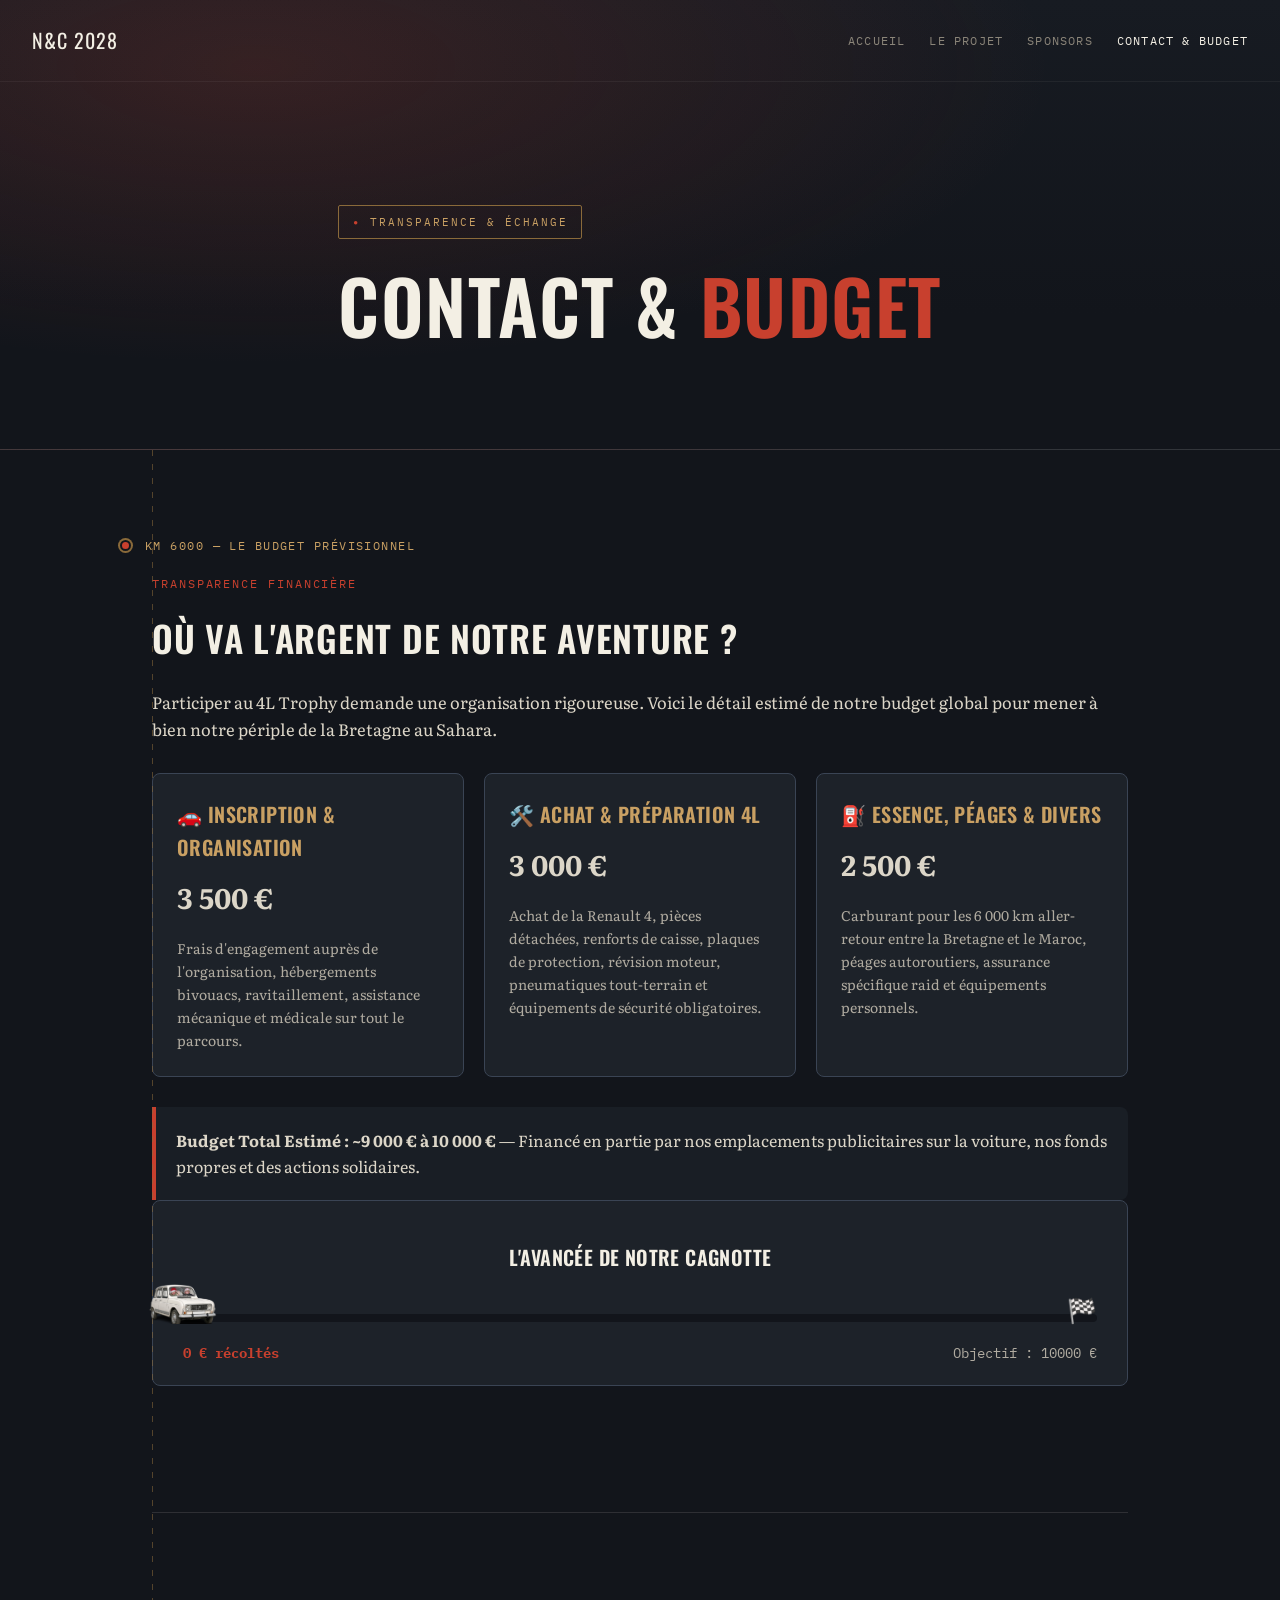
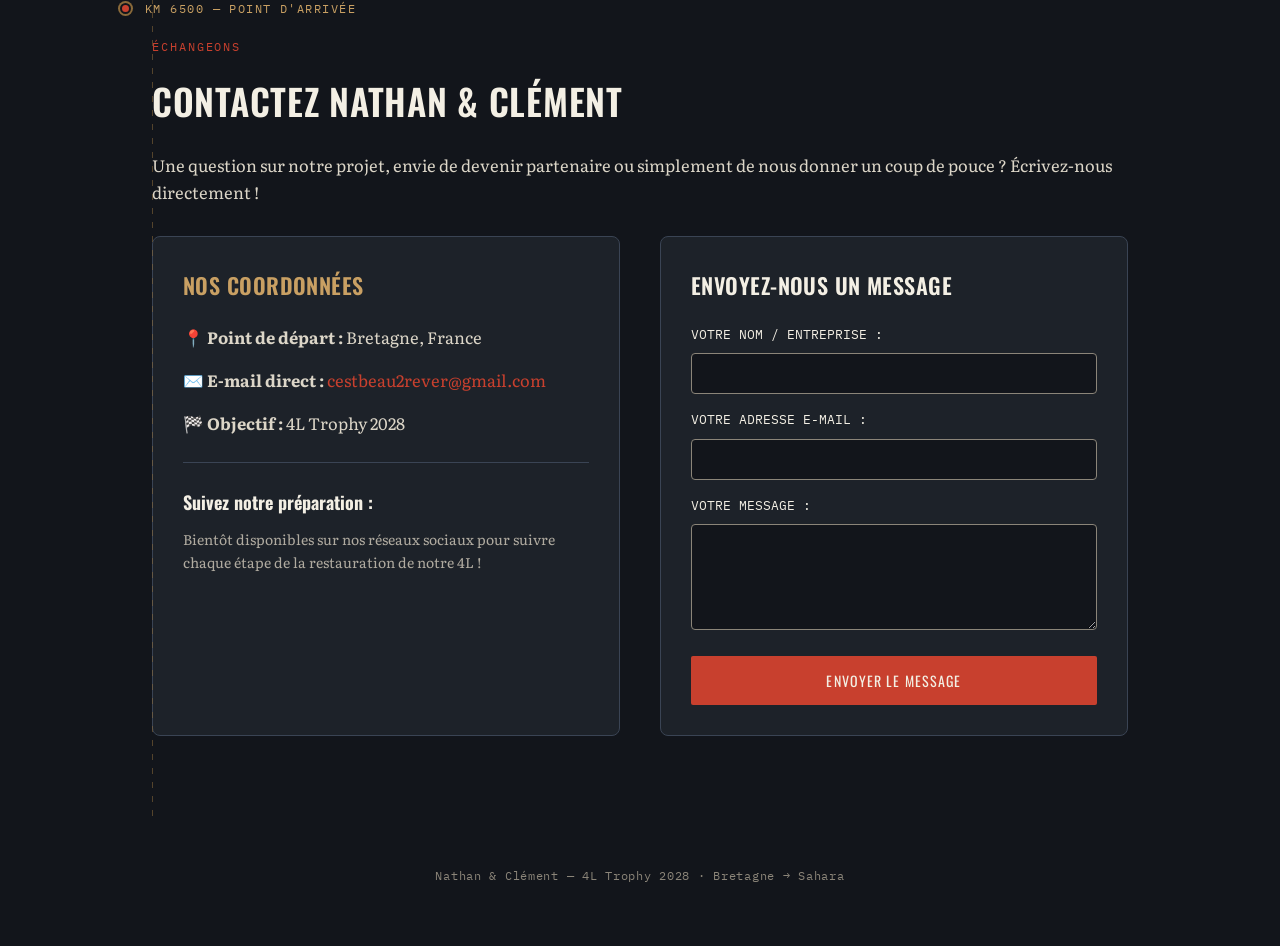
==== contact.html @ 18cb1c8a "Add files via upload" ====
<!DOCTYPE html>
<html lang="fr">
<head>
  <meta charset="UTF-8">
  <meta name="viewport" content="width=device-width, initial-scale=1.0">
  <title>Contact & Budget — N&C 4L Trophy 2028</title>
  <link rel="preconnect" href="https://fonts.googleapis.com">
  <link rel="preconnect" href="https://fonts.gstatic.com" crossorigin>
  <link href="https://fonts.googleapis.com/css2?family=Oswald:wght@400;500;600;700&family=Literata:ital,wght@0,400;0,500;0,600;1,400&family=IBM+Plex+Mono:wght@400;500;600&display=swap" rel="stylesheet">
  <link rel="stylesheet" href="style.css">
</head>
<body>

<nav class="navbar">
  <div class="nav-brand">N&C 2028</div>
  <div class="nav-links">
    <a href="index.html">Accueil</a>
    <a href="projet.html">Le Projet</a>
    <a href="sponsors.html">Sponsors</a>
    <a href="contact.html" class="active">Contact & Budget</a>
  </div>
</nav>

<header class="hero small">
  <div class="hero-content">
    <span class="stamp">Transparence & Échange</span>
    <h1>Contact & <span class="accent">Budget</span></h1>
  </div>
</header>

<div class="route-wrap">
  
  <!-- 1. SECTION BUDGET PRÉVISIONNEL -->
  <section id="budget">
    <div class="km"><span class="km-dot"></span><span class="km-label">Km 6000 — Le Budget Prévisionnel</span></div>
    <div class="section-inner" style="max-width:100%;">
      <p class="eyebrow">Transparence financière</p>
      <h2 class="title">Où va l'argent de notre aventure ?</h2>
      <p>Participer au 4L Trophy demande une organisation rigoureuse. Voici le détail estimé de notre budget global pour mener à bien notre périple de la Bretagne au Sahara.</p>
      


      <div style="display: grid; grid-template-columns: repeat(auto-fit, minmax(280px, 1fr)); gap: 20px; margin-top: 30px;">
        
        <!-- Carte 1 : Inscription -->
        <div style="background: #1d2229; border: 1px solid #3a4454; border-radius: 8px; padding: 24px;">
          <h3 style="font-family: 'Oswald', sans-serif; font-size: 20px; color: #c9a063; margin-bottom: 10px;">🚗 Inscription & Organisation</h3>
          <p style="font-size: 28px; font-weight: bold; margin-bottom: 10px;">3 500 €</p>
          <p style="color: #b0aba0; font-size: 14px;">Frais d'engagement auprès de l'organisation, hébergements bivouacs, ravitaillement, assistance mécanique et médicale sur tout le parcours.</p>
        </div>

        <!-- Carte 2 : Véhicule -->
        <div style="background: #1d2229; border: 1px solid #3a4454; border-radius: 8px; padding: 24px;">
          <h3 style="font-family: 'Oswald', sans-serif; font-size: 20px; color: #c9a063; margin-bottom: 10px;">🛠️ Achat & Préparation 4L</h3>
          <p style="font-size: 28px; font-weight: bold; margin-bottom: 10px;">3 000 €</p>
          <p style="color: #b0aba0; font-size: 14px;">Achat de la Renault 4, pièces détachées, renforts de caisse, plaques de protection, révision moteur, pneumatiques tout-terrain et équipements de sécurité obligatoires.</p>
        </div>

        <!-- Carte 3 : Frais de route -->
        <div style="background: #1d2229; border: 1px solid #3a4454; border-radius: 8px; padding: 24px;">
          <h3 style="font-family: 'Oswald', sans-serif; font-size: 20px; color: #c9a063; margin-bottom: 10px;">⛽ Essence, Péages & Divers</h3>
          <p style="font-size: 28px; font-weight: bold; margin-bottom: 10px;">2 500 €</p>
          <p style="color: #b0aba0; font-size: 14px;">Carburant pour les 6 000 km aller-retour entre la Bretagne et le Maroc, péages autoroutiers, assurance spécifique raid et équipements personnels.</p>
        </div>

      </div>

      <div style="background: #191e25; border-left: 4px solid #c8402e; padding: 20px; margin-top: 30px; border-radius: 0 8px 8px 0;">
        <p style="font-size: 16px; margin: 0;"><strong>Budget Total Estimé : ~9 000 € à 10 000 €</strong> — Financé en partie par nos emplacements publicitaires sur la voiture, nos fonds propres et des actions solidaires.</p>
      </div>



<!-- BARRE DE PROGRESSION BUDGET -->
      <div style="background: #1d2229; border: 1px solid #3a4454; border-radius: 8px; padding: 40px 30px 20px 30px; margin-bottom: 40px; text-align: center;">
        <h3 style="font-family: 'Oswald', sans-serif; font-size: 20px; text-transform: uppercase; margin-bottom: 40px; color: #f3efe4;">L'avancée de notre cagnotte</h3>
        
        <!-- La route / jauge -->
        <div style="position: relative; width: 100%; height: 8px; background: #12151b; border-radius: 4px; margin-bottom: 20px;">
          
          <!-- Le remplissage rouge -->
          <div id="progress-fill" style="position: absolute; top: 0; left: 0; height: 100%; background: #c8402e; border-radius: 4px; width: 0%; transition: width 1.5s ease-in-out;"></div>
          
          <!-- Ta petite voiture dessinée -->
          <div id="progress-car" style="position: absolute; top: -30px; left: 0%; transform: translateX(-50%); transition: left 1.5s ease-in-out;">
            <!-- C'est ici que tu mettras le nom de ton futur dessin ! -->
            <img src="voiture-dessin.png" alt="Notre 4L" style="height: 40px; display: block;">
          </div>
          
          <!-- Ligne d'arrivée (Drapeau) -->
          <div style="position: absolute; top: -25px; right: 0; font-size: 24px;">🏁</div>
        </div>

        <!-- Les montants -->
        <div style="display: flex; justify-content: space-between; font-family: 'IBM Plex Mono', monospace; font-size: 14px;">
          <span style="color: #c8402e; font-weight: bold;"><span id="montant-actuel">0</span> € récoltés</span>
          <span style="color: #b0aba0;">Objectif : <span id="montant-objectif">10000</span> €</span>
        </div>
      </div>

    </div>
  </section>

  <hr class="divider">

  <!-- 2. SECTION CONTACT -->
  <section id="contact">
    <div class="km"><span class="km-dot"></span><span class="km-label">Km 6500 — Point d'Arrivée</span></div>
    <div class="section-inner" style="max-width:100%;">
      <p class="eyebrow">Échangeons</p>
      <h2 class="title">Contactez Nathan & Clément</h2>
      <p>Une question sur notre projet, envie de devenir partenaire ou simplement de nous donner un coup de pouce ? Écrivez-nous directement !</p>
      
      <div style="display: grid; grid-template-columns: repeat(auto-fit, minmax(300px, 1fr)); gap: 40px; margin-top: 30px;">
        
        <!-- Coordonnées directes -->
        <div style="background: #1d2229; border: 1px solid #3a4454; border-radius: 8px; padding: 30px;">
          <h3 style="font-family: 'Oswald', sans-serif; font-size: 22px; text-transform: uppercase; margin-bottom: 20px; color: #c9a063;">Nos Coordonnées</h3>
          
          <p style="margin-bottom: 15px;"><strong>📍 Point de départ :</strong> Bretagne, France</p>
          <p style="margin-bottom: 15px;"><strong>✉️ E-mail direct :</strong> <a href="mailto:cestbeau2rever@gmail.com" style="color: #c8402e; text-decoration: none;">cestbeau2rever@gmail.com</a></p>
          <p style="margin-bottom: 15px;"><strong>🏁 Objectif :</strong> 4L Trophy 2028</p>

          <hr style="border: none; border-top: 1px solid #3a4454; margin: 25px 0;">

          <h4 style="font-family: 'Oswald', sans-serif; font-size: 18px; margin-bottom: 10px;">Suivez notre préparation :</h4>
          <p style="color: #b0aba0; font-size: 14px;">Bientôt disponibles sur nos réseaux sociaux pour suivre chaque étape de la restauration de notre 4L !</p>
        </div>

        <!-- Formulaire de contact direct -->
        <div style="background: #1d2229; border: 1px solid #3a4454; border-radius: 8px; padding: 30px;">
          <h3 style="font-family: 'Oswald', sans-serif; font-size: 22px; text-transform: uppercase; margin-bottom: 20px;">Envoyez-nous un message</h3>
          
          <form onsubmit="sendContactEmail(event)">
            <label style="display:block; margin-bottom:8px; font-family:'IBM Plex Mono'; font-size:13px; text-transform:uppercase;">Votre Nom / Entreprise :</label>
            <input type="text" id="contact-name" required style="width: 100%; padding: 12px; background: #12151b; color: #f3efe4; border: 1px solid #8b8579; border-radius: 4px; margin-bottom: 15px;">

            <label style="display:block; margin-bottom:8px; font-family:'IBM Plex Mono'; font-size:13px; text-transform:uppercase;">Votre Adresse E-mail :</label>
            <input type="email" id="contact-email" required style="width: 100%; padding: 12px; background: #12151b; color: #f3efe4; border: 1px solid #8b8579; border-radius: 4px; margin-bottom: 15px;">

            <label style="display:block; margin-bottom:8px; font-family:'IBM Plex Mono'; font-size:13px; text-transform:uppercase;">Votre Message :</label>
            <textarea id="contact-message" rows="4" required style="width: 100%; padding: 12px; background: #12151b; color: #f3efe4; border: 1px solid #8b8579; border-radius: 4px; margin-bottom: 20px; font-family: inherit;"></textarea>

            <button type="submit" class="btn primary" style="background: #c8402e; color: #f3efe4; padding: 14px 26px; border: none; text-transform: uppercase; font-family: 'Oswald'; cursor: pointer; border-radius: 2px; width: 100%;">Envoyer le message</button>
          </form>
        </div>

      </div>

    </div>
  </section>

</div>

<footer>Nathan & Clément — 4L Trophy 2028 · Bretagne → Sahara</footer>

<script>
  // Script spécifique pour le formulaire de contact
  function sendContactEmail(event) {
    // Empêche le rechargement de la page
    event.preventDefault();
    
    // Récupère les infos du formulaire
    const name = document.getElementById('contact-name').value;
    const email = document.getElementById('contact-email').value;
    const message = document.getElementById('contact-message').value;
    
    // Prépare l'e-mail mailto
    const emailTo = "cestbeau2rever@gmail.com";
    const subject = encodeURIComponent("Message de contact (Site 4L) - " + name);
    const body = encodeURIComponent(
      "Bonjour Nathan et Clément,\n\n" +
      "Vous avez reçu un nouveau message depuis le site web :\n\n" +
      "Nom / Entreprise : " + name + "\n" +
      "E-mail de contact : " + email + "\n\n" +
      "Message :\n" + message + "\n\n" +
      "Cordialement"
    );
    
    // Ouvre la boîte mail du client
    window.location.href = "mailto:" + emailTo + "?subject=" + subject + "&body=" + body;
  }
</script>

</body>
</html>
---- style.css ----
:root {
  --ink: #12151b;
  --ink-2: #1b2029;
  --card: #1d2229;
  --paper: #f3efe4;
  --sand: #c9a063;
  --sand-deep: #8a6a3a;
  --rally-red: #c8402e;
  --slate: #8b8579;
  --line: rgba(243, 239, 228, 0.12);
}

* { box-sizing: border-box; margin: 0; padding: 0; }
html { scroll-behavior: smooth; }
body {
  background: var(--ink);
  color: var(--paper);
  font-family: 'Literata', serif;
  line-height: 1.65;
  overflow-x: hidden;
}

h1, h2, h3, .display {
  font-family: 'Oswald', sans-serif;
  text-transform: uppercase;
  letter-spacing: 0.02em;
  font-weight: 600;
  color: var(--paper);
}

.mono { font-family: 'IBM Plex Mono', monospace; }
a { color: var(--sand); text-decoration: none; transition: 0.3s; }
a:hover { color: var(--paper); }
img { max-width: 100%; display: block; }

/* ---------- NAVIGATION ---------- */
.navbar {
  position: absolute;
  top: 0; left: 0; right: 0;
  padding: 24px 32px;
  display: flex;
  justify-content: space-between;
  align-items: center;
  z-index: 100;
  border-bottom: 1px solid rgba(255, 255, 255, 0.05);
}
.nav-brand {
  font-family: 'Oswald', sans-serif;
  font-size: 20px;
  color: var(--paper);
  letter-spacing: 0.05em;
}
.nav-links { display: flex; gap: 24px; }
.nav-links a {
  font-family: 'IBM Plex Mono', monospace;
  font-size: 12px;
  text-transform: uppercase;
  letter-spacing: 0.1em;
  color: var(--slate);
}
.nav-links a.active, .nav-links a:hover { color: var(--paper); }
@media(max-width: 600px) {
  .navbar { flex-direction: column; gap: 16px; padding: 16px; }
  .nav-links { flex-wrap: wrap; justify-content: center; }
}

/* ---------- LAYOUT & ROUTE SPINE ---------- */
.route-wrap { position: relative; max-width: 1040px; margin: 0 auto; padding: 0 32px; }
.route-wrap::before {
  content: ""; position: absolute; left: 32px; top: 0; bottom: 0; width: 1px;
  background: repeating-linear-gradient(to bottom, var(--sand-deep) 0 6px, transparent 6px 14px);
  opacity: 0.55;
}
@media(max-width: 720px) {
  .route-wrap::before { display: none; }
  .route-wrap { padding: 0 22px; }
}

.km { display: flex; align-items: center; gap: 14px; margin-left: -32px; margin-bottom: 18px; }
@media(max-width: 720px) { .km { margin-left: 0; } }
.km-dot {
  width: 11px; height: 11px; border-radius: 50%; background: var(--rally-red);
  border: 2px solid var(--ink); box-shadow: 0 0 0 2px var(--sand-deep); flex-shrink: 0;
}
.km-label {
  font-family: 'IBM Plex Mono', monospace; font-size: 12px;
  letter-spacing: 0.12em; color: var(--sand); text-transform: uppercase;
}

section { padding: 86px 0; }
.section-inner { max-width: 680px; }

/* ---------- HERO ---------- */
.hero {
  position: relative; min-height: 92vh; display: flex; flex-direction: column;
  justify-content: center; padding: 120px 0 80px;
  background: radial-gradient(ellipse at 20% 15%, rgba(200,64,46,0.18), transparent 55%),
              linear-gradient(180deg, #171b22 0%, #12151b 70%);
  overflow: hidden; border-bottom: 1px solid var(--line);
}
.hero.small { min-height: 50vh; padding: 160px 0 60px; }
.hero-dunes { position: absolute; left: 0; right: 0; bottom: 0; height: 38%; background: linear-gradient(180deg, transparent, rgba(201,160,99,0.08)); }
.hero-dunes svg { width: 100%; height: 100%; display: block; }
.hero-content { position: relative; z-index: 2; max-width: 1040px; margin: 0 auto; padding: 0 32px; }
.stamp {
  display: inline-flex; align-items: center; gap: 10px; border: 1px solid var(--sand-deep);
  color: var(--sand); font-family: 'IBM Plex Mono', monospace; font-size: 11px;
  letter-spacing: 0.18em; text-transform: uppercase; padding: 7px 14px; border-radius: 2px; margin-bottom: 28px;
}
.stamp::before { content: "●"; color: var(--rally-red); font-size: 8px; }
.hero h1 { font-size: clamp(38px, 6.4vw, 74px); line-height: 1.04; max-width: 900px; }
.hero h1 .accent { color: var(--rally-red); }
.hero-sub { margin-top: 26px; max-width: 520px; font-size: 18px; color: #d9d3c4; font-style: italic; }
.hero-meta { margin-top: 56px; display: flex; gap: 44px; flex-wrap: wrap; font-family: 'IBM Plex Mono', monospace; }
.hero-meta div { border-left: 1px solid var(--sand-deep); padding-left: 14px; }
.hero-meta .num { font-size: 22px; color: var(--paper); display: block; }
.hero-meta .lbl { font-size: 11px; letter-spacing: 0.1em; color: var(--slate); text-transform: uppercase; }

/* ---------- TYPOGRAPHY & DIVIDERS ---------- */
.eyebrow { font-family: 'IBM Plex Mono', monospace; font-size: 12px; letter-spacing: 0.16em; text-transform: uppercase; color: var(--rally-red); margin-bottom: 14px; }
h2.title { font-size: clamp(26px,3.4vw,36px); margin-bottom: 22px; }
p { color: #dcd6c8; font-size: 16.5px; }
p + p { margin-top: 16px; }
hr.divider { border: none; border-top: 1px solid var(--line); margin: 0; }

/* ---------- EQUIPAGE / PHOTOS ---------- */
.frame-row { display: grid; grid-template-columns: 1fr 1fr; gap: 18px; margin-top: 34px; }
@media(max-width: 600px) { .frame-row { grid-template-columns: 1fr; } }
.frame {
  aspect-ratio: 4/3; border: 1px solid var(--sand-deep); background: linear-gradient(145deg, #232a34, #171b22);
  display: flex; align-items: center; justify-content: center; position: relative;
  color: var(--slate); font-family: 'IBM Plex Mono', monospace; font-size: 12px;
  letter-spacing: 0.08em; text-transform: uppercase;
}
.frame::after { content: ""; position: absolute; inset: 8px; border: 1px dashed rgba(201,160,99,0.35); }
.frame span { position: relative; z-index: 1; }
.frame img {
  width: 100%;
  height: 100%;
  object-fit: cover; /* Cette ligne magique recadre la photo parfaitement */
  position: relative;
  z-index: 5;
}
/* ---------- BIOS ---------- */
.crew { display: grid; grid-template-columns: 1fr 1fr; gap: 34px; margin-top: 34px; }
@media(max-width: 600px) { .crew { grid-template-columns: 1fr; } }
.crew-card { border-top: 2px solid var(--rally-red); padding-top: 20px; }
.crew-card .badge {
  width: 52px; height: 52px; border-radius: 50%; background: var(--card); border: 1px solid var(--sand-deep);
  display: flex; align-items: center; justify-content: center; font-family: 'Oswald', sans-serif;
  font-size: 18px; color: var(--sand); margin-bottom: 16px;
}
.crew-card h3 { font-size: 20px; letter-spacing: 0.03em; }
.crew-card .role { font-family: 'IBM Plex Mono', monospace; font-size: 12px; color: var(--slate); text-transform: uppercase; letter-spacing: 0.08em; margin: 6px 0 14px; }
.crew-card p { font-size: 15px; }

/* ---------- PARTNER ---------- */
.partner-box { margin-top: 30px; display: flex; align-items: center; gap: 22px; border: 1px solid var(--line); padding: 22px; background: var(--card); }
@media(max-width: 560px) { .partner-box { flex-direction: column; align-items: flex-start; } }
.partner-logo {
  width: 80px; 
  height: 80px; 
  flex-shrink: 0;
  object-fit: cover; 
  background-color: var(--paper);
  border-radius: 50%; 
  padding: 0; 
  box-shadow: 0 4px 12px rgba(0,0,0,0.2);
  transform: scale(1.25); /* Ajuste cette valeur (1.1, 1.3, 1.4...) pour obtenir le zoom parfait ! */
}


/* ---------- BUDGET / CONTACT ---------- */
.budget-section { background: linear-gradient(180deg, #171b22, #12151b); border-top: 1px solid var(--line); }
.tiers { margin-top: 34px; display: grid; grid-template-columns: repeat(3, 1fr); gap: 16px; }
@media(max-width: 700px) { .tiers { grid-template-columns: 1fr; } }
.tier { border: 1px solid var(--sand-deep); padding: 22px 18px; }
.tier .amount { font-family: 'IBM Plex Mono', monospace; color: var(--sand); font-size: 22px; }
.tier .name { font-family: 'Oswald', sans-serif; text-transform: uppercase; font-size: 14px; letter-spacing: 0.06em; margin: 8px 0 10px; }
.tier p { font-size: 13.5px; color: var(--slate); }

.cta-row { margin-top: 40px; display: flex; gap: 16px; flex-wrap: wrap; align-items: center; }
.btn { display: inline-block; font-family: 'Oswald', sans-serif; text-transform: uppercase; letter-spacing: 0.08em; font-size: 14px; padding: 14px 26px; text-decoration: none; border: 1px solid var(--rally-red); transition: 0.3s;}
.btn.primary { background: var(--rally-red); color: var(--paper); }
.btn.primary:hover { background: #a63121; }
.btn.ghost { color: var(--paper); border-color: var(--sand-deep); }
.btn.ghost:hover { background: var(--sand-deep); color: var(--ink); }

footer { text-align: center; padding: 44px 24px 60px; font-family: 'IBM Plex Mono', monospace; font-size: 12px; color: var(--slate); letter-spacing: 0.06em;

/* ---------- IMAGE MISE EN AVANT ---------- */
.featured-img {
  width: 100%;
  border-radius: 4px;
  border: 1px solid var(--sand-deep);
  margin: 30px 0;
  box-shadow: 0 10px 30px rgba(0,0,0,0.3);


/* ---------- CARTE INTERACTIVE ---------- */
.map-container {
  position: relative; /* Indispensable pour caler les zones par-dessus */
  max-width: 600px;
  margin: 0 auto;
  background: white;
  padding: 10px;
  border-radius: 8px;
}

.zone {
  position: absolute;
  z-index: 10; /* Force la zone à passer DEVANT l'image pour capter le clic */
  border: 2px solid transparent;
  background: rgba(201, 160, 99, 0.3); /* Légèrement coloré pour vérifier qu'elles sont visibles */
  cursor: pointer;
  transition: 0.2s;
  border-radius: 4px;
}
.zone:hover {
  background: rgba(200, 64, 46, 0.5);
  border-color: var(--rally-red);
}
.zone.active {
  background: rgba(200, 64, 46, 0.8);
  border-color: var(--rally-red);
}

/* Le formulaire qui apparait */
#sponsor-form-area {
  margin-top: 40px;
  padding: 24px;
  background: var(--card);
  border: 1px solid var(--sand-deep);
  border-radius: 8px;
  display: none; /* Caché par défaut, apparait au clic ! */
}
.preview-box {
  width: 180px; 
  height: 180px; 
  border: 1px dashed var(--slate);
  display: flex; 
  align-items: center; 
  justify-content: center;
  margin-top: 15px; 
  background: var(--ink);
}
.preview-box img {
  max-width: 90%; 
  max-height: 90%; 
  object-fit: contain;
}
}
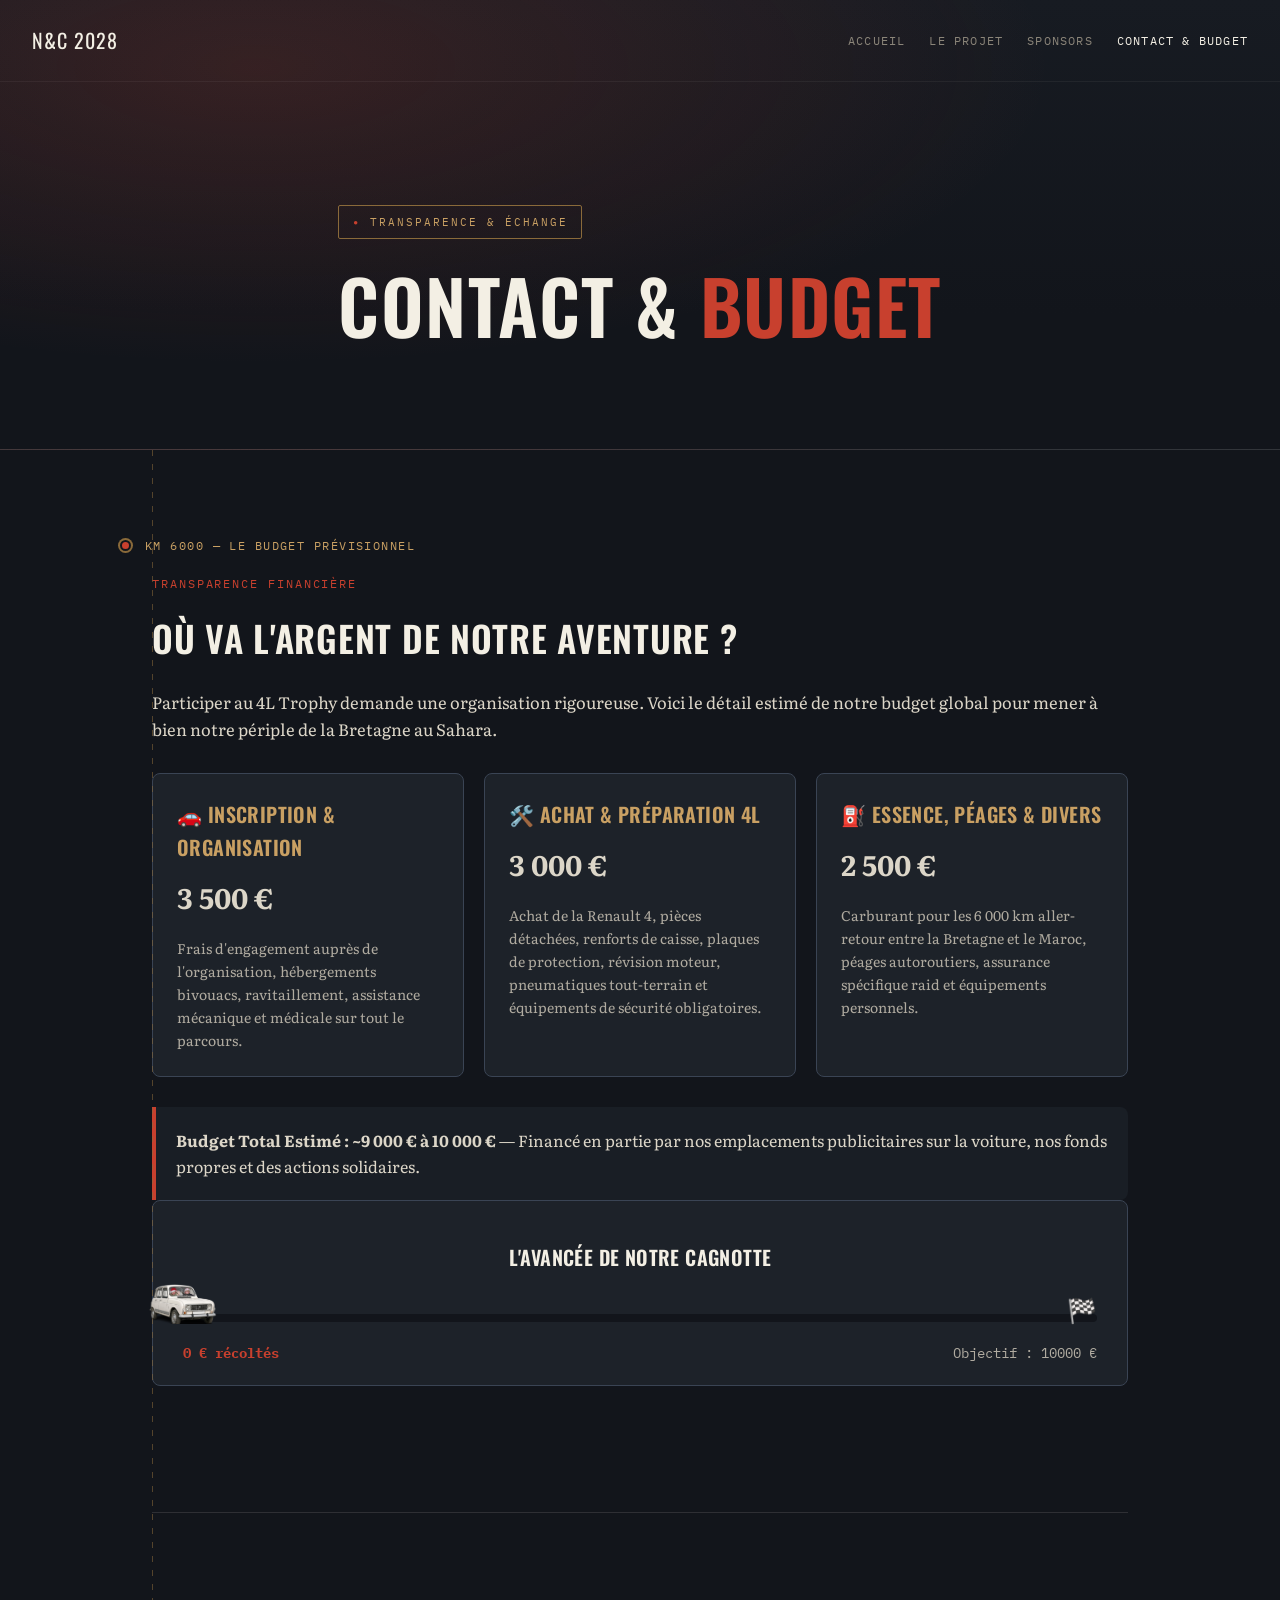
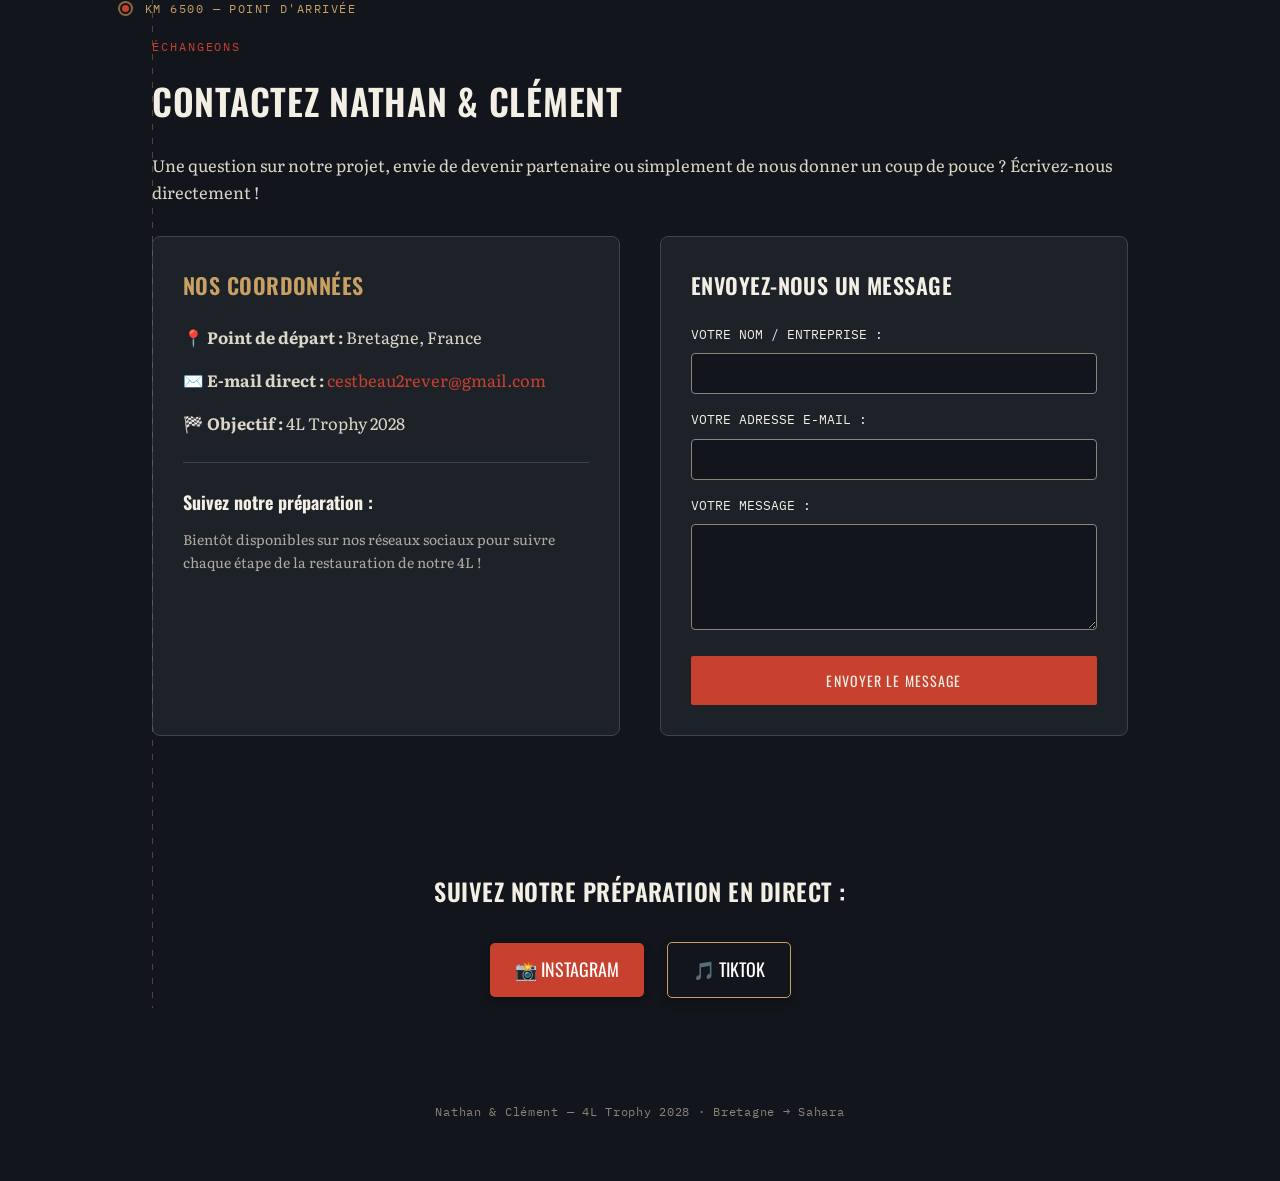
==== commit 020e1001: "Update contact.html" ====
--- a/contact.html
+++ b/contact.html
@@ -4,6 +4,7 @@
   <meta charset="UTF-8">
   <meta name="viewport" content="width=device-width, initial-scale=1.0">
   <title>Contact & Budget — N&C 4L Trophy 2028</title>
+  <link rel="icon" type="image/png" href="logo_cb2r.png">
   <link rel="preconnect" href="https://fonts.googleapis.com">
   <link rel="preconnect" href="https://fonts.gstatic.com" crossorigin>
   <link href="https://fonts.googleapis.com/css2?family=Oswald:wght@400;500;600;700&family=Literata:ital,wght@0,400;0,500;0,600;1,400&family=IBM+Plex+Mono:wght@400;500;600&display=swap" rel="stylesheet">
@@ -149,7 +150,18 @@
 
     </div>
   </section>
-
+<!-- RÉSEAUX SOCIAUX -->
+<div style="text-align: center; margin: 50px 0;">
+  <h3 style="font-family: 'Oswald', sans-serif; color: #f3efe4; font-size: 24px; margin-bottom: 20px;">Suivez notre préparation en direct :</h3>
+  
+  <a href="https://www.instagram.com/ton_compte_instagram" target="_blank" style="display: inline-block; background-color: #c8402e; color: #fff; padding: 12px 25px; text-decoration: none; font-family: 'Oswald', sans-serif; font-size: 18px; text-transform: uppercase; border-radius: 5px; margin: 10px; box-shadow: 0 4px 10px rgba(0,0,0,0.3);">
+    📸 Instagram
+  </a>
+  
+  <a href="https://www.tiktok.com/@ton_compte_tiktok" target="_blank" style="display: inline-block; background-color: #12151b; color: #fff; padding: 12px 25px; text-decoration: none; font-family: 'Oswald', sans-serif; font-size: 18px; text-transform: uppercase; border-radius: 5px; border: 1px solid #c9a063; margin: 10px; box-shadow: 0 4px 10px rgba(0,0,0,0.3);">
+    🎵 TikTok
+  </a>
+</div>
 </div>
 
 <footer>Nathan & Clément — 4L Trophy 2028 · Bretagne → Sahara</footer>
@@ -183,4 +195,4 @@
 </script>
 
 </body>
-</html>+</html>
